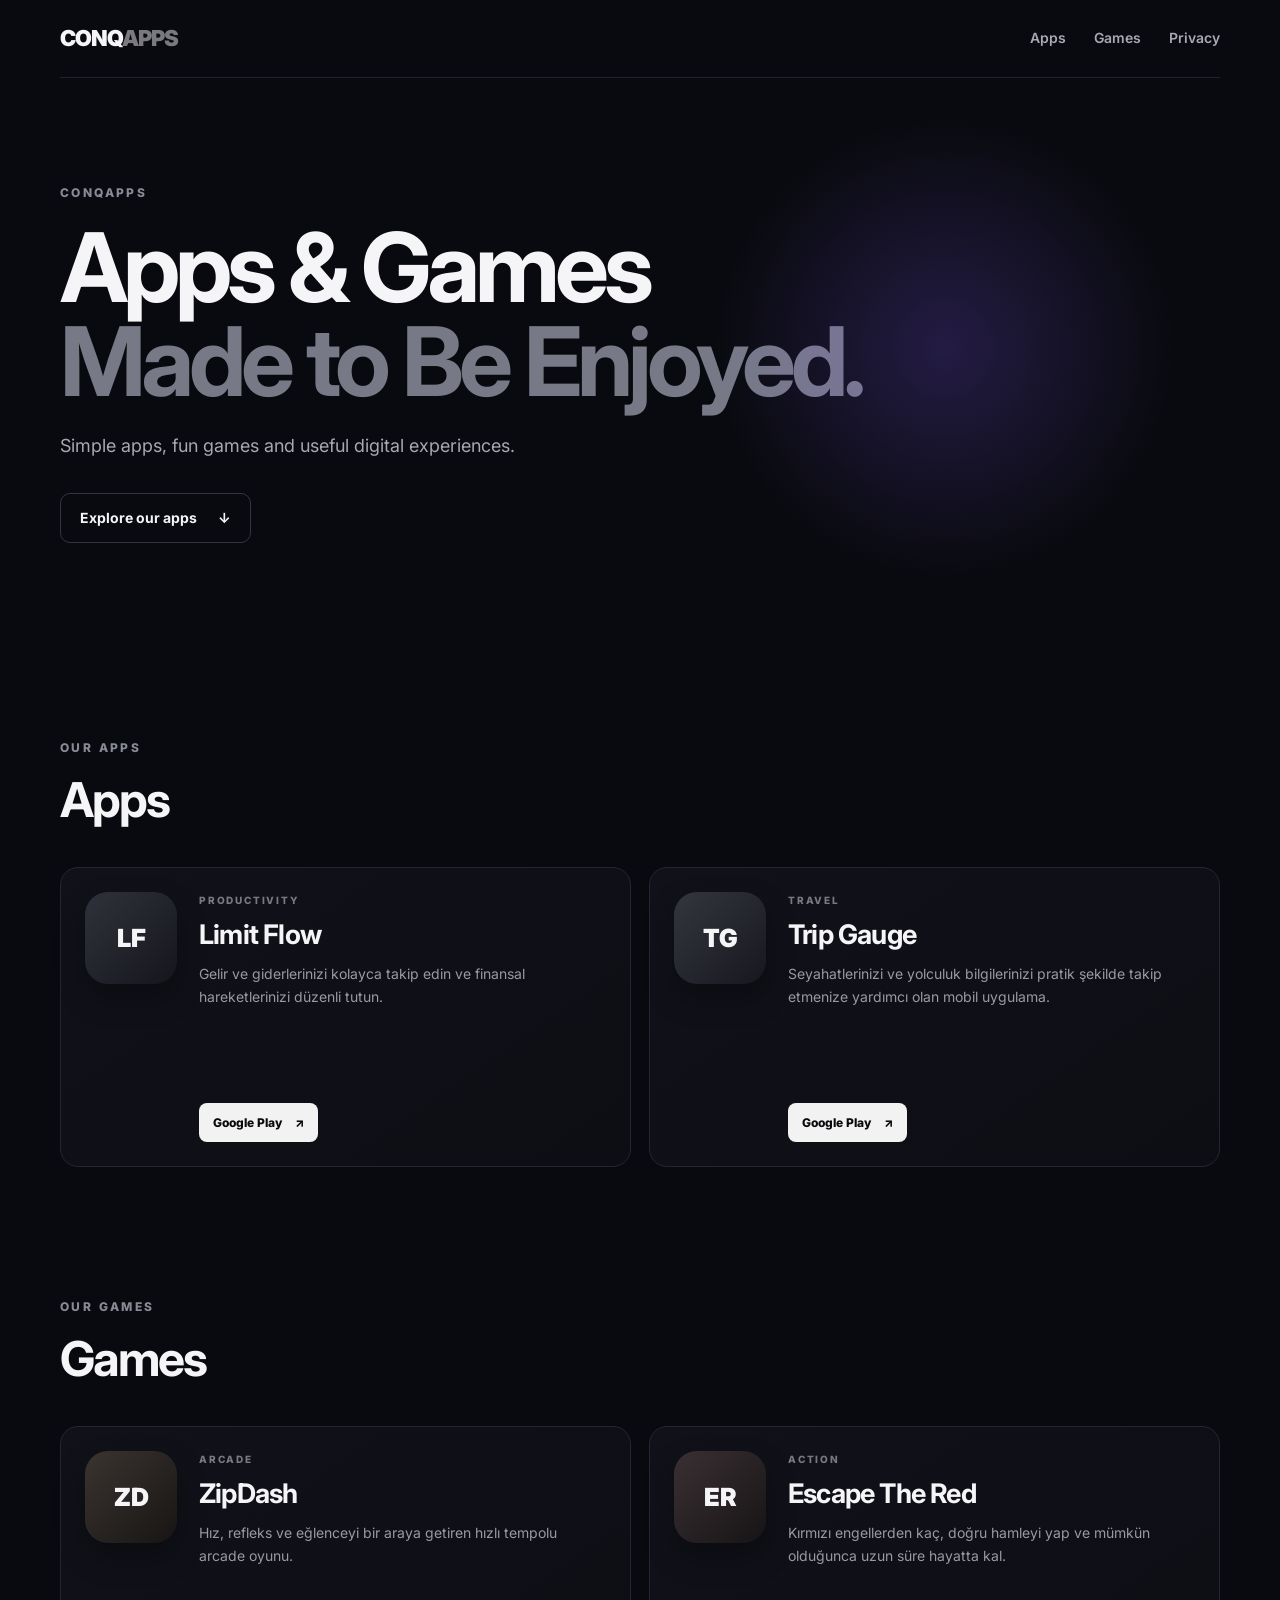
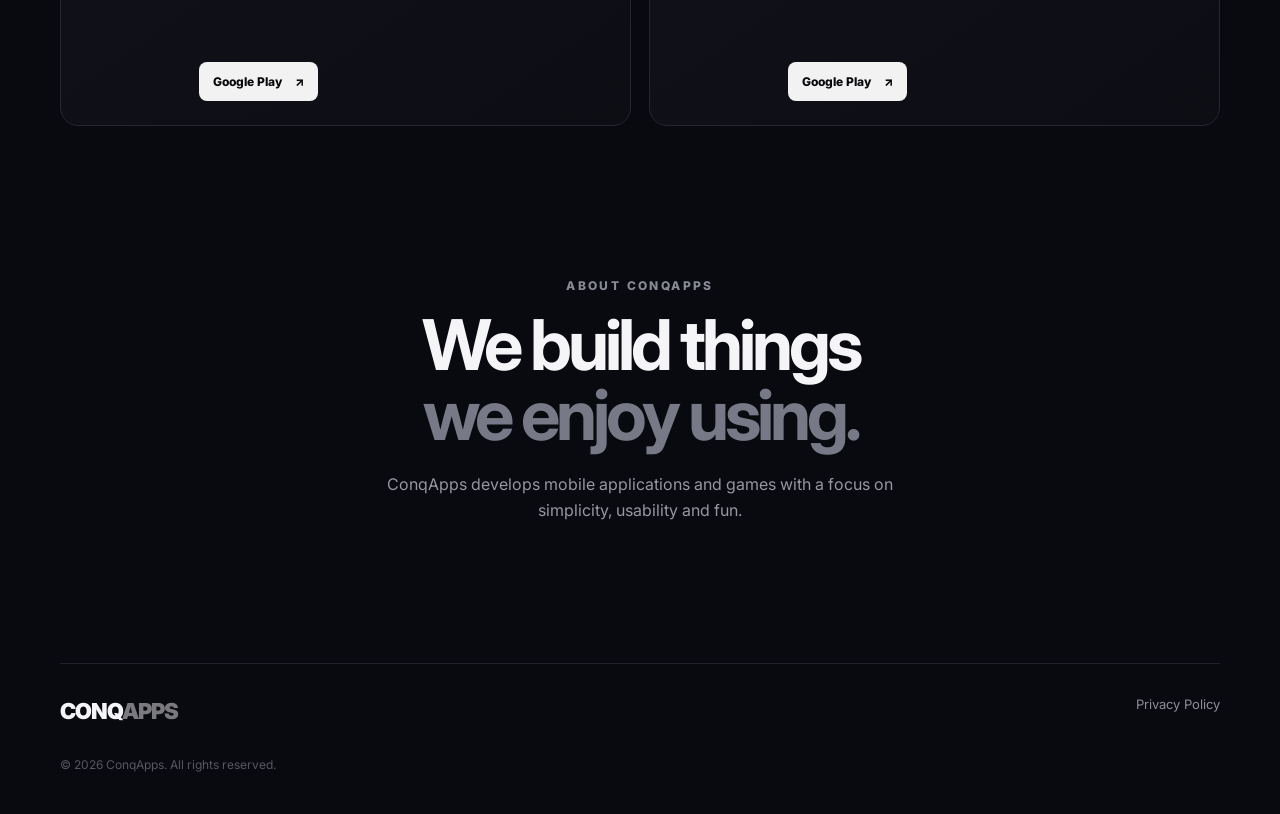
==== index.html @ 7f79c75c "Add files via upload" ====
<!DOCTYPE html>
<html lang="tr">
<head>
  <meta charset="UTF-8">
  <meta name="viewport" content="width=device-width, initial-scale=1.0">
  <meta name="description" content="ConqApps - Mobile apps and games.">
  <title>ConqApps — Apps & Games</title>
  <link rel="stylesheet" href="style.css">
</head>
<body>
  <header class="site-header">
    <a class="brand" href="index.html">CONQ<span>APPS</span></a>
    <nav>
      <a href="#apps">Apps</a>
      <a href="#games">Games</a>
      <a href="privacy.html">Privacy</a>
    </nav>
  </header>

  <main>
    <section class="hero">
      <div class="hero-glow"></div>
      <p class="eyebrow">CONQAPPS</p>
      <h1>Apps & Games<br><span>Made to Be Enjoyed.</span></h1>
      <p class="hero-text">Simple apps, fun games and useful digital experiences.</p>
      <a class="hero-button" href="#apps">Explore our apps <span>↓</span></a>
    </section>

    <section class="products-section" id="apps">
      <div class="section-heading">
        <p class="eyebrow">OUR APPS</p>
        <h2>Apps</h2>
      </div>

      <div class="product-grid">
        <article class="product-card">
          <div class="product-icon limitflow-icon">LF</div>
          <div class="product-content">
            <span class="category">PRODUCTIVITY</span>
            <h3>Limit Flow</h3>
            <p>Gelir ve giderlerinizi kolayca takip edin ve finansal hareketlerinizi düzenli tutun.</p>
            <a class="play-button" href="https://play.google.com/store/apps/details?id=com.conqapps.limitflow&hl=tr" target="_blank" rel="noopener">Google Play <span>↗</span></a>
          </div>
        </article>

        <article class="product-card">
          <div class="product-icon tripgauge-icon">TG</div>
          <div class="product-content">
            <span class="category">TRAVEL</span>
            <h3>Trip Gauge</h3>
            <p>Seyahatlerinizi ve yolculuk bilgilerinizi pratik şekilde takip etmenize yardımcı olan mobil uygulama.</p>
            <a class="play-button" href="https://play.google.com/store/apps/details?id=com.conqapps.tripgauge&hl=tr" target="_blank" rel="noopener">Google Play <span>↗</span></a>
          </div>
        </article>
      </div>
    </section>

    <section class="products-section games" id="games">
      <div class="section-heading">
        <p class="eyebrow">OUR GAMES</p>
        <h2>Games</h2>
      </div>

      <div class="product-grid">
        <article class="product-card">
          <div class="product-icon zipdash-icon">ZD</div>
          <div class="product-content">
            <span class="category">ARCADE</span>
            <h3>ZipDash</h3>
            <p>Hız, refleks ve eğlenceyi bir araya getiren hızlı tempolu arcade oyunu.</p>
            <a class="play-button" href="https://play.google.com/store/apps/details?id=com.conqapps.zipdash&hl=tr" target="_blank" rel="noopener">Google Play <span>↗</span></a>
          </div>
        </article>

        <article class="product-card">
          <div class="product-icon escape-icon">ER</div>
          <div class="product-content">
            <span class="category">ACTION</span>
            <h3>Escape The Red</h3>
            <p>Kırmızı engellerden kaç, doğru hamleyi yap ve mümkün olduğunca uzun süre hayatta kal.</p>
            <a class="play-button" href="https://play.google.com/store/apps/details?id=com.conqapps.escapethered&hl=tr" target="_blank" rel="noopener">Google Play <span>↗</span></a>
          </div>
        </article>
      </div>
    </section>

    <section class="about">
      <p class="eyebrow">ABOUT CONQAPPS</p>
      <h2>We build things<br><span>we enjoy using.</span></h2>
      <p>ConqApps develops mobile applications and games with a focus on simplicity, usability and fun.</p>
    </section>
  </main>

  <footer>
    <div class="footer-brand">CONQ<span>APPS</span></div>
    <div class="footer-links">
      <a href="privacy.html">Privacy Policy</a>
    </div>
    <p>© 2026 ConqApps. All rights reserved.</p>
  </footer>
</body>
</html>
---- style.css ----
@import url('https://fonts.googleapis.com/css2?family=Inter:wght@400;500;600;700;800;900&display=swap');

* { box-sizing: border-box; margin: 0; padding: 0; }
html { scroll-behavior: smooth; }
body {
  font-family: Inter, Arial, sans-serif;
  background: #090a0f;
  color: #f5f5f7;
  line-height: 1.6;
}
a { color: inherit; text-decoration: none; }
.site-header {
  width: min(1160px, calc(100% - 40px));
  margin: auto;
  height: 78px;
  display: flex;
  align-items: center;
  justify-content: space-between;
  border-bottom: 1px solid #20212a;
}
.brand, .footer-brand { font-weight: 900; letter-spacing: -1px; font-size: 22px; }
.brand span, .footer-brand span { opacity: .48; }
nav { display: flex; gap: 28px; color: #a8a9b3; font-size: 14px; font-weight: 600; }
nav a:hover { color: #fff; }
.hero {
  width: min(1160px, calc(100% - 40px));
  min-height: 570px;
  margin: auto;
  display: flex;
  flex-direction: column;
  justify-content: center;
  position: relative;
}
.hero-glow {
  position: absolute;
  width: 480px; height: 480px;
  right: 3%; top: 30px;
  border-radius: 50%;
  background: radial-gradient(circle, rgba(130,90,255,.22), rgba(0,0,0,0) 68%);
  pointer-events: none;
}
.eyebrow { color: #888a96; font-size: 12px; font-weight: 800; letter-spacing: 2.4px; }
.hero h1 {
  font-size: clamp(50px, 8vw, 96px);
  line-height: .98;
  letter-spacing: -5px;
  margin: 18px 0 24px;
  max-width: 900px;
}
.hero h1 span, .about h2 span { color: #777986; }
.hero-text { max-width: 530px; color: #a7a8b1; font-size: 18px; }
.hero-button {
  margin-top: 32px;
  width: fit-content;
  padding: 13px 19px;
  border: 1px solid #343540;
  border-radius: 10px;
  font-weight: 700;
  font-size: 14px;
  transition: .2s;
}
.hero-button:hover { background: #fff; color: #090a0f; }
.hero-button span { margin-left: 18px; }
.products-section {
  width: min(1160px, calc(100% - 40px));
  margin: 0 auto;
  padding: 90px 0 30px;
}
.section-heading { margin-bottom: 28px; }
.section-heading h2 { font-size: 48px; letter-spacing: -2px; margin-top: 5px; }
.product-grid { display: grid; grid-template-columns: repeat(2, 1fr); gap: 18px; }
.product-card {
  min-height: 300px;
  border: 1px solid #252630;
  background: linear-gradient(145deg, #111219, #0d0e14);
  border-radius: 18px;
  padding: 24px;
  display: flex;
  gap: 22px;
  transition: transform .2s, border-color .2s;
}
.product-card:hover { transform: translateY(-4px); border-color: #454752; }
.product-icon {
  flex: 0 0 92px; height: 92px; border-radius: 23px;
  display: grid; place-items: center;
  font-size: 25px; font-weight: 900;
  background: #20222b;
  box-shadow: 0 14px 30px rgba(0,0,0,.3);
}
.limitflow-icon { background: linear-gradient(135deg,#30323b,#15161c); }
.tripgauge-icon { background: linear-gradient(135deg,#34363f,#17181e); }
.zipdash-icon { background: linear-gradient(135deg,#3b3430,#171514); }
.escape-icon { background: linear-gradient(135deg,#3a3033,#171415); }
.product-content { display: flex; flex-direction: column; align-items: flex-start; }
.category { font-size: 10px; letter-spacing: 1.8px; font-weight: 800; color: #777985; }
.product-content h3 { font-size: 27px; margin: 5px 0 7px; letter-spacing: -.8px; }
.product-content p { color: #9899a4; font-size: 14px; margin-bottom: 20px; }
.play-button {
  margin-top: auto;
  padding: 10px 14px;
  border-radius: 8px;
  background: #f2f2f3;
  color: #0a0a0d;
  font-size: 12px;
  font-weight: 800;
}
.play-button:hover { background: #fff; }
.play-button span { margin-left: 10px; }
.games { padding-top: 100px; }
.about {
  width: min(900px, calc(100% - 40px));
  margin: 120px auto 140px;
  text-align: center;
}
.about h2 { font-size: clamp(42px, 7vw, 70px); line-height: 1; letter-spacing: -4px; margin: 15px 0 22px; }
.about > p:last-child { max-width: 560px; margin: auto; color: #9697a1; }
footer {
  border-top: 1px solid #20212a;
  width: min(1160px, calc(100% - 40px));
  margin: auto;
  padding: 30px 0 40px;
  display: grid;
  grid-template-columns: 1fr 1fr;
  gap: 15px;
}
.footer-links { justify-self: end; display: flex; gap: 22px; color: #8c8d98; font-size: 13px; }
.footer-links a:hover { color: #fff; }
footer p { grid-column: 1 / -1; color: #555762; font-size: 12px; margin-top: 10px; }
@media (max-width: 720px) {
  .site-header { height: 68px; }
  nav { gap: 14px; font-size: 12px; }
  .hero { min-height: 500px; }
  .hero h1 { font-size: 55px; letter-spacing: -3px; }
  .hero-text { font-size: 16px; }
  .product-grid { grid-template-columns: 1fr; }
  .product-card { min-height: 260px; }
  .about { margin: 90px auto 100px; }
  footer { grid-template-columns: 1fr; }
  .footer-links { justify-self: start; }
  footer p { grid-column: auto; }
}
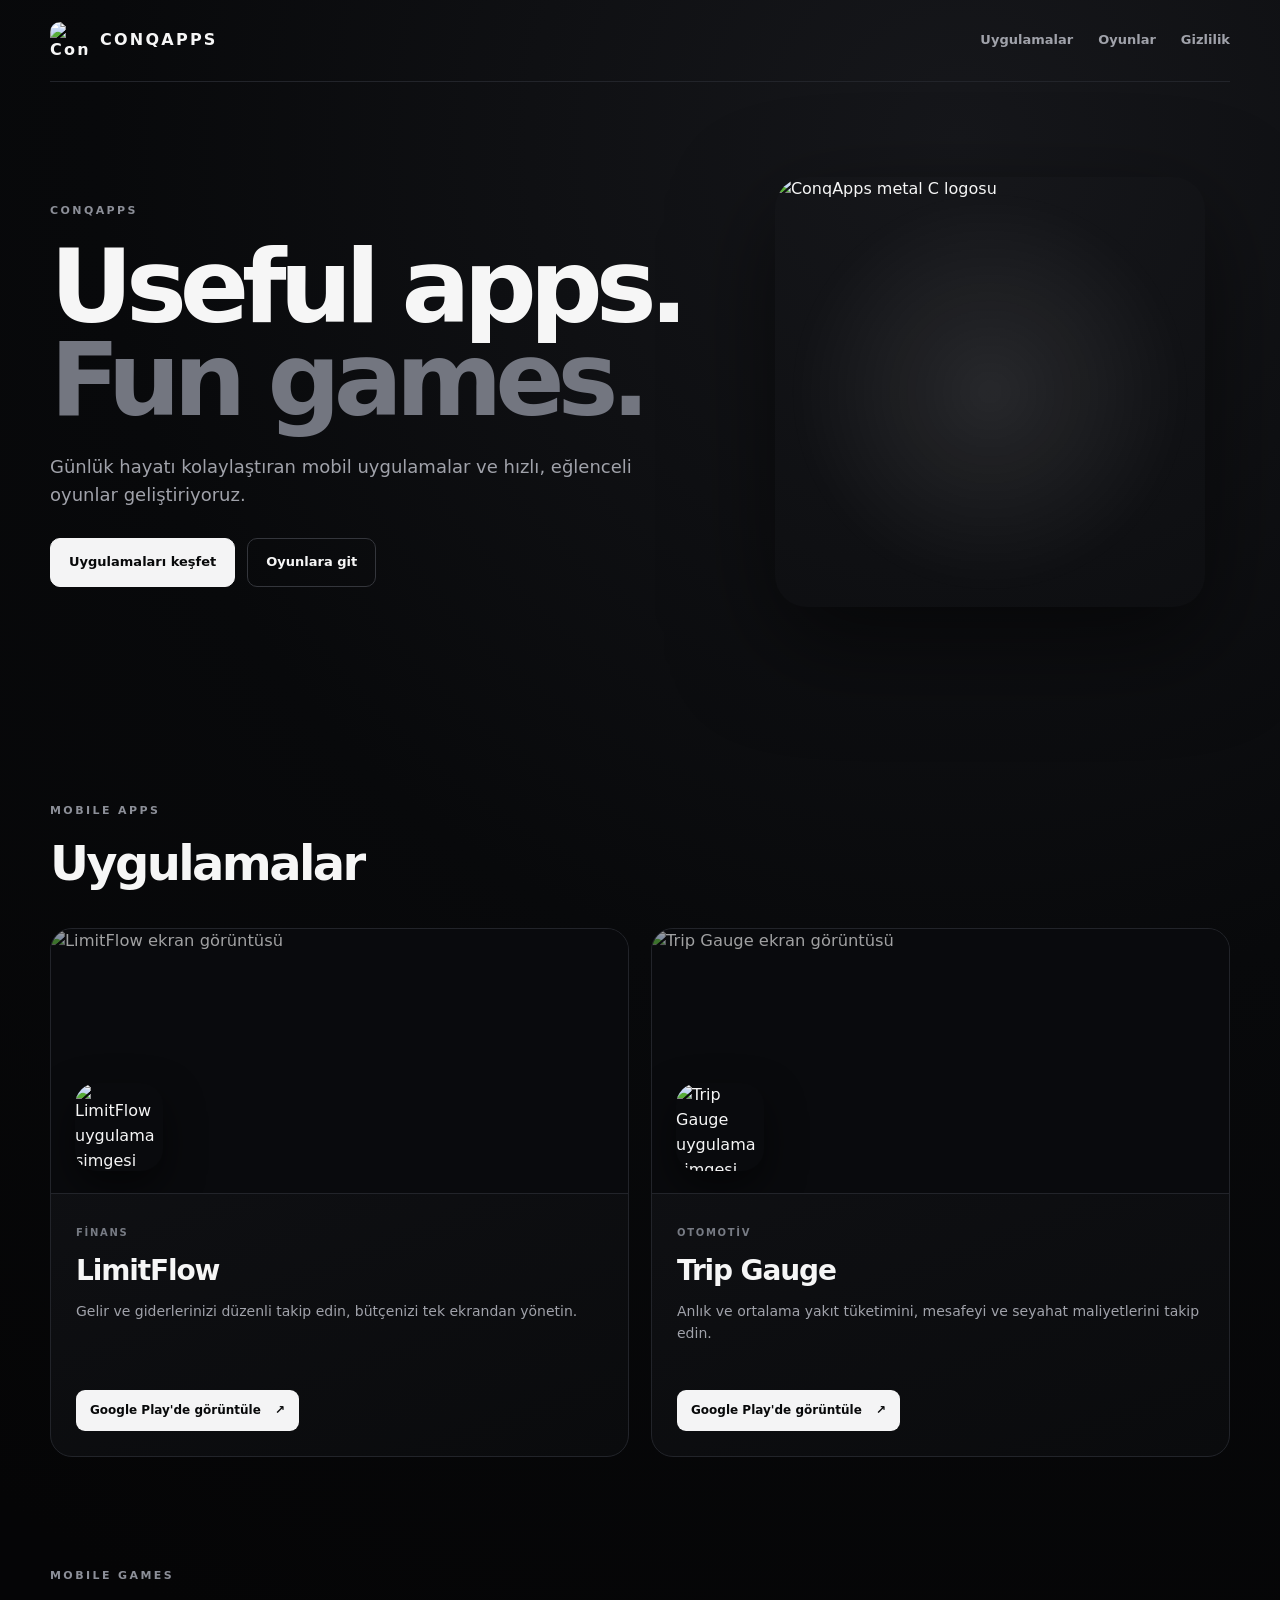
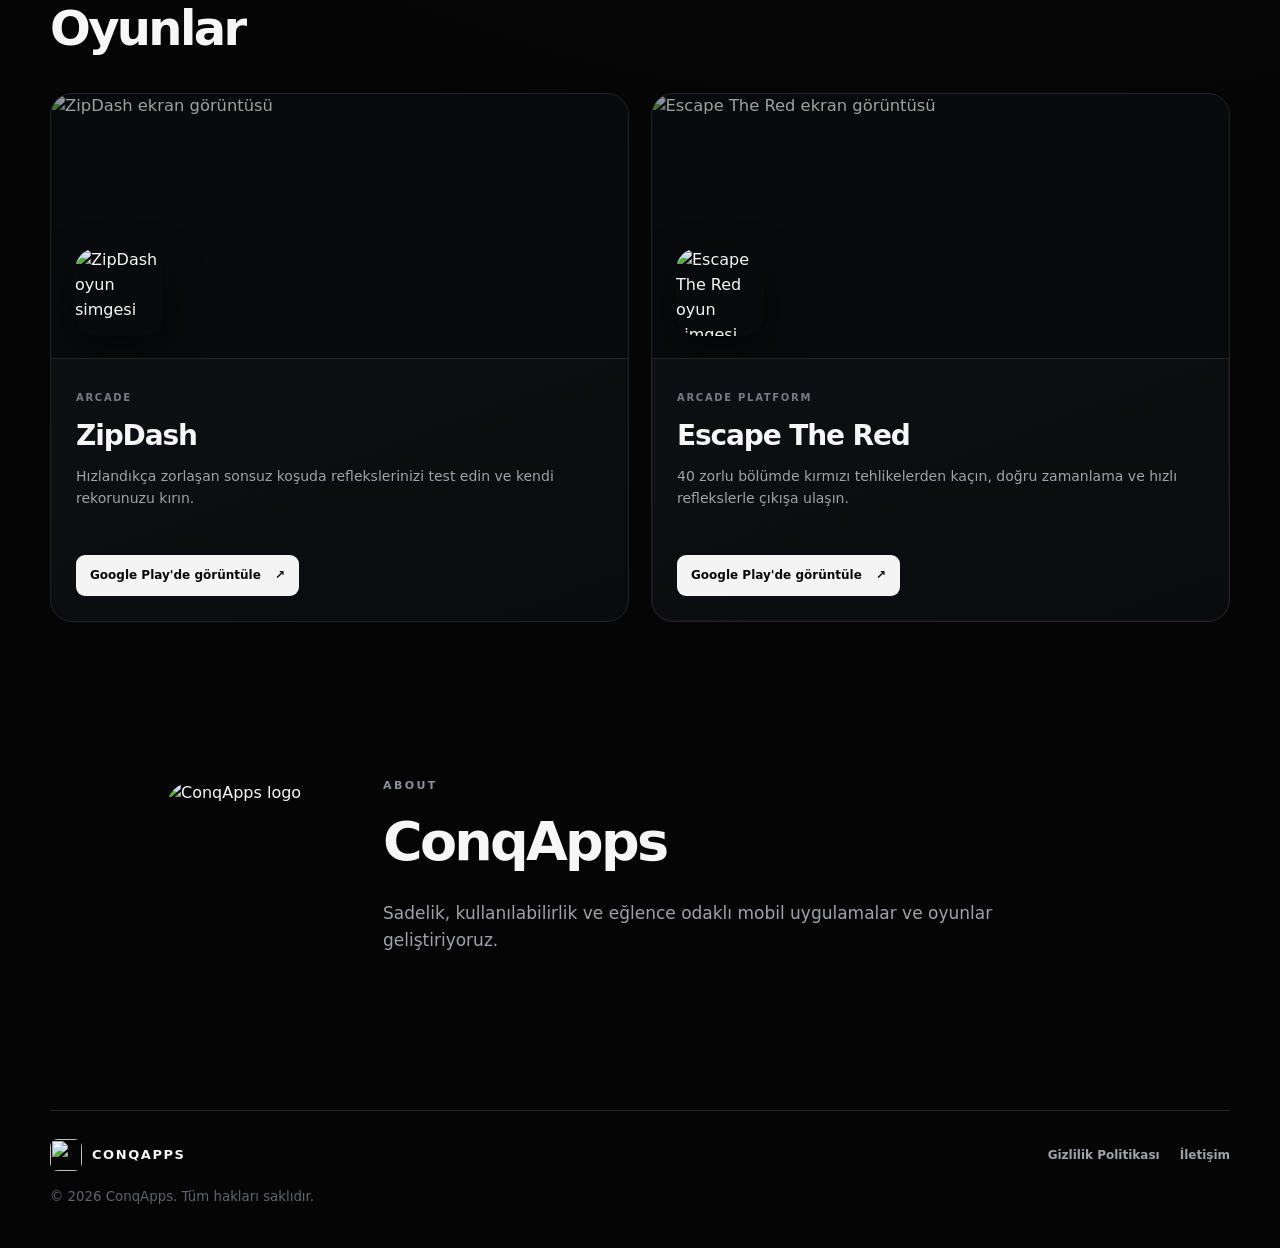
==== commit 3af15a9b: "Add files via upload" ====
--- a/index.html
+++ b/index.html
@@ -1,102 +1,125 @@
-<!DOCTYPE html>
+<!doctype html>
 <html lang="tr">
 <head>
-  <meta charset="UTF-8">
-  <meta name="viewport" content="width=device-width, initial-scale=1.0">
-  <meta name="description" content="ConqApps - Mobile apps and games.">
-  <title>ConqApps — Apps & Games</title>
-  <link rel="stylesheet" href="style.css">
+<meta charset="utf-8">
+<meta name="viewport" content="width=device-width,initial-scale=1">
+<meta name="description" content="ConqApps - mobil uygulamalar ve oyunlar.">
+<title>ConqApps — Apps & Games</title>
+<link rel="stylesheet" href="style.css">
 </head>
 <body>
-  <header class="site-header">
-    <a class="brand" href="index.html">CONQ<span>APPS</span></a>
-    <nav>
-      <a href="#apps">Apps</a>
-      <a href="#games">Games</a>
-      <a href="privacy.html">Privacy</a>
-    </nav>
-  </header>
+<header class="topbar">
+  <a class="brand" href="#top" aria-label="ConqApps ana sayfa">
+    <img src="images/conqapps-logo.png" alt="ConqApps logo">
+    <span>CONQAPPS</span>
+  </a>
+  <nav>
+    <a href="#apps">Uygulamalar</a>
+    <a href="#games">Oyunlar</a>
+    <a href="privacy.html">Gizlilik</a>
+  </nav>
+</header>
 
-  <main>
-    <section class="hero">
-      <div class="hero-glow"></div>
-      <p class="eyebrow">CONQAPPS</p>
-      <h1>Apps & Games<br><span>Made to Be Enjoyed.</span></h1>
-      <p class="hero-text">Simple apps, fun games and useful digital experiences.</p>
-      <a class="hero-button" href="#apps">Explore our apps <span>↓</span></a>
-    </section>
+<main id="top">
+<section class="hero">
+  <div class="hero-copy">
+    <span class="kicker">CONQAPPS</span>
+    <h1>Useful apps.<br><em>Fun games.</em></h1>
+    <p>Günlük hayatı kolaylaştıran mobil uygulamalar ve hızlı, eğlenceli oyunlar geliştiriyoruz.</p>
+    <div class="hero-actions">
+      <a class="btn primary" href="#apps">Uygulamaları keşfet</a>
+      <a class="btn ghost" href="#games">Oyunlara git</a>
+    </div>
+  </div>
+  <div class="hero-logo-wrap">
+    <img src="images/conqapps-logo.png" alt="ConqApps metal C logosu" class="hero-logo">
+  </div>
+</section>
 
-    <section class="products-section" id="apps">
-      <div class="section-heading">
-        <p class="eyebrow">OUR APPS</p>
-        <h2>Apps</h2>
+<section class="section" id="apps">
+  <div class="section-head">
+    <span class="kicker">MOBILE APPS</span>
+    <h2>Uygulamalar</h2>
+  </div>
+
+  <div class="grid">
+    <article class="card">
+      <div class="visual">
+        <img class="screenshot" src="https://play-lh.googleusercontent.com/wt5cxSOQGyI6G8qsVA2RuD1rqwsoGCQMqCKVwg2-5PeDk7Z_xFmuODDyBIiMXELONJ7iD78DjL_Cba8CI4uB=w526-h296" alt="LimitFlow ekran görüntüsü">
+        <img class="appicon" src="https://play-lh.googleusercontent.com/KK1fpYlZXxX7lgKZDJXHWUpVtgpr2m9BLpq0c7Nqufi9UpFaBR7O9vRRrTtE88gWMa6Sf3w38PBB-O4qxrZgeeU=w240-h480" alt="LimitFlow uygulama simgesi">
       </div>
+      <div class="content">
+        <span class="tag">FİNANS</span>
+        <h3>LimitFlow</h3>
+        <p>Gelir ve giderlerinizi düzenli takip edin, bütçenizi tek ekrandan yönetin.</p>
+        <a class="play" href="https://play.google.com/store/apps/details?id=com.conqapps.limitflow&hl=tr" target="_blank" rel="noopener">Google Play'de görüntüle <span>↗</span></a>
+      </div>
+    </article>
 
-      <div class="product-grid">
-        <article class="product-card">
-          <div class="product-icon limitflow-icon">LF</div>
-          <div class="product-content">
-            <span class="category">PRODUCTIVITY</span>
-            <h3>Limit Flow</h3>
-            <p>Gelir ve giderlerinizi kolayca takip edin ve finansal hareketlerinizi düzenli tutun.</p>
-            <a class="play-button" href="https://play.google.com/store/apps/details?id=com.conqapps.limitflow&hl=tr" target="_blank" rel="noopener">Google Play <span>↗</span></a>
-          </div>
-        </article>
+    <article class="card">
+      <div class="visual">
+        <img class="screenshot" src="https://play-lh.googleusercontent.com/0vxyH3mU5kuIkcyUwDaVAoVd8IkKuk4OZ1m2DnXL-3dN3TdpmCYCBVblZ9bwBNvAUazCZHwjqAnpaArNSPI3rSU=w526-h296" alt="Trip Gauge ekran görüntüsü">
+        <img class="appicon" src="https://play-lh.googleusercontent.com/9bvEvP1eZdMscTJcF4EJCQ3UoeqoQYZ6y6e02RskxqKG8--EDwq2yFWhAe1IrNpTif6UGxySDTCv6igJBtZJ=w240-h480" alt="Trip Gauge uygulama simgesi">
+      </div>
+      <div class="content">
+        <span class="tag">OTOMOTİV</span>
+        <h3>Trip Gauge</h3>
+        <p>Anlık ve ortalama yakıt tüketimini, mesafeyi ve seyahat maliyetlerini takip edin.</p>
+        <a class="play" href="https://play.google.com/store/apps/details?id=com.conqapps.tripgauge&hl=tr" target="_blank" rel="noopener">Google Play'de görüntüle <span>↗</span></a>
+      </div>
+    </article>
+  </div>
+</section>
 
-        <article class="product-card">
-          <div class="product-icon tripgauge-icon">TG</div>
-          <div class="product-content">
-            <span class="category">TRAVEL</span>
-            <h3>Trip Gauge</h3>
-            <p>Seyahatlerinizi ve yolculuk bilgilerinizi pratik şekilde takip etmenize yardımcı olan mobil uygulama.</p>
-            <a class="play-button" href="https://play.google.com/store/apps/details?id=com.conqapps.tripgauge&hl=tr" target="_blank" rel="noopener">Google Play <span>↗</span></a>
-          </div>
-        </article>
+<section class="section" id="games">
+  <div class="section-head">
+    <span class="kicker">MOBILE GAMES</span>
+    <h2>Oyunlar</h2>
+  </div>
+
+  <div class="grid">
+    <article class="card">
+      <div class="visual">
+        <img class="screenshot" src="https://play-lh.googleusercontent.com/OCDdvaqe_-TyJ8cmobcJ1pghEwCOh4sG1zCMZ6BhTD-qYtZdC8pJO1mCGNlAIel2Ejcg702scLsD-k-3dZbK=w526-h296" alt="ZipDash ekran görüntüsü">
+        <img class="appicon" src="https://play-lh.googleusercontent.com/MZ9AFCOjCnsshSs4o-ReG5sm0cfr9TJAGKilnkIlVpuSnkq_NYsps3h6xVYO3H76vUMMA8KrrlHbnI776zNBng=w240-h480" alt="ZipDash oyun simgesi">
       </div>
-    </section>
+      <div class="content">
+        <span class="tag">ARCADE</span>
+        <h3>ZipDash</h3>
+        <p>Hızlandıkça zorlaşan sonsuz koşuda reflekslerinizi test edin ve kendi rekorunuzu kırın.</p>
+        <a class="play" href="https://play.google.com/store/apps/details?id=com.conqapps.zipdash&hl=tr" target="_blank" rel="noopener">Google Play'de görüntüle <span>↗</span></a>
+      </div>
+    </article>
 
-    <section class="products-section games" id="games">
-      <div class="section-heading">
-        <p class="eyebrow">OUR GAMES</p>
-        <h2>Games</h2>
+    <article class="card featured">
+      <div class="visual">
+        <img class="screenshot" src="https://play-lh.googleusercontent.com/Wr-8fC_773wDZELDtCuUtYyKwb4PpQAzdNo9IZpULn1cWaovuD4oXkeUOkb_XPBn-15ZRQfi7emo43kWzcNLeg=w526-h296" alt="Escape The Red ekran görüntüsü">
+        <img class="appicon" src="https://play-lh.googleusercontent.com/cHHPjlCHax7_1Wr_mXrW6xhiaKn4_jqAlFU_cbs-RAj5KvrJe5atR7lZRuZ_CpMkGejSbqjFI4NKdYf6duVoKis=w240-h480" alt="Escape The Red oyun simgesi">
       </div>
+      <div class="content">
+        <span class="tag">ARCADE PLATFORM</span>
+        <h3>Escape The Red</h3>
+        <p>40 zorlu bölümde kırmızı tehlikelerden kaçın, doğru zamanlama ve hızlı reflekslerle çıkışa ulaşın.</p>
+        <a class="play" href="https://play.google.com/store/apps/details?id=com.conqapps.escapethered&hl=tr" target="_blank" rel="noopener">Google Play'de görüntüle <span>↗</span></a>
+      </div>
+    </article>
+  </div>
+</section>
 
-      <div class="product-grid">
-        <article class="product-card">
-          <div class="product-icon zipdash-icon">ZD</div>
-          <div class="product-content">
-            <span class="category">ARCADE</span>
-            <h3>ZipDash</h3>
-            <p>Hız, refleks ve eğlenceyi bir araya getiren hızlı tempolu arcade oyunu.</p>
-            <a class="play-button" href="https://play.google.com/store/apps/details?id=com.conqapps.zipdash&hl=tr" target="_blank" rel="noopener">Google Play <span>↗</span></a>
-          </div>
-        </article>
+<section class="about">
+  <img src="images/conqapps-logo.png" alt="ConqApps logo">
+  <div>
+    <span class="kicker">ABOUT</span>
+    <h2>ConqApps</h2>
+    <p>Sadelik, kullanılabilirlik ve eğlence odaklı mobil uygulamalar ve oyunlar geliştiriyoruz.</p>
+  </div>
+</section>
+</main>
 
-        <article class="product-card">
-          <div class="product-icon escape-icon">ER</div>
-          <div class="product-content">
-            <span class="category">ACTION</span>
-            <h3>Escape The Red</h3>
-            <p>Kırmızı engellerden kaç, doğru hamleyi yap ve mümkün olduğunca uzun süre hayatta kal.</p>
-            <a class="play-button" href="https://play.google.com/store/apps/details?id=com.conqapps.escapethered&hl=tr" target="_blank" rel="noopener">Google Play <span>↗</span></a>
-          </div>
-        </article>
-      </div>
-    </section>
-
-    <section class="about">
-      <p class="eyebrow">ABOUT CONQAPPS</p>
-      <h2>We build things<br><span>we enjoy using.</span></h2>
-      <p>ConqApps develops mobile applications and games with a focus on simplicity, usability and fun.</p>
-    </section>
-  </main>
-
-  <footer>
-    <div class="footer-brand">CONQ<span>APPS</span></div>
-    <div class="footer-links">
-      <a href="privacy.html">Privacy Policy</a>
-    </div>
-    <p>© 2026 ConqApps. All rights reserved.</p>
-  </footer>
+<footer>
+  <div class="foot-brand"><img src="images/conqapps-logo.png" alt=""><strong>CONQAPPS</strong></div>
+  <div class="foot-links"><a href="privacy.html">Gizlilik Politikası</a><a href="mailto:conqapps@gmail.com">İletişim</a></div>
+  <small>© 2026 ConqApps. Tüm hakları saklıdır.</small>
+</footer>
 </body>
 </html>
--- a/style.css
+++ b/style.css
@@ -1,141 +1,3 @@
-@import url('https://fonts.googleapis.com/css2?family=Inter:wght@400;500;600;700;800;900&display=swap');
-
-* { box-sizing: border-box; margin: 0; padding: 0; }
-html { scroll-behavior: smooth; }
-body {
-  font-family: Inter, Arial, sans-serif;
-  background: #090a0f;
-  color: #f5f5f7;
-  line-height: 1.6;
-}
-a { color: inherit; text-decoration: none; }
-.site-header {
-  width: min(1160px, calc(100% - 40px));
-  margin: auto;
-  height: 78px;
-  display: flex;
-  align-items: center;
-  justify-content: space-between;
-  border-bottom: 1px solid #20212a;
-}
-.brand, .footer-brand { font-weight: 900; letter-spacing: -1px; font-size: 22px; }
-.brand span, .footer-brand span { opacity: .48; }
-nav { display: flex; gap: 28px; color: #a8a9b3; font-size: 14px; font-weight: 600; }
-nav a:hover { color: #fff; }
-.hero {
-  width: min(1160px, calc(100% - 40px));
-  min-height: 570px;
-  margin: auto;
-  display: flex;
-  flex-direction: column;
-  justify-content: center;
-  position: relative;
-}
-.hero-glow {
-  position: absolute;
-  width: 480px; height: 480px;
-  right: 3%; top: 30px;
-  border-radius: 50%;
-  background: radial-gradient(circle, rgba(130,90,255,.22), rgba(0,0,0,0) 68%);
-  pointer-events: none;
-}
-.eyebrow { color: #888a96; font-size: 12px; font-weight: 800; letter-spacing: 2.4px; }
-.hero h1 {
-  font-size: clamp(50px, 8vw, 96px);
-  line-height: .98;
-  letter-spacing: -5px;
-  margin: 18px 0 24px;
-  max-width: 900px;
-}
-.hero h1 span, .about h2 span { color: #777986; }
-.hero-text { max-width: 530px; color: #a7a8b1; font-size: 18px; }
-.hero-button {
-  margin-top: 32px;
-  width: fit-content;
-  padding: 13px 19px;
-  border: 1px solid #343540;
-  border-radius: 10px;
-  font-weight: 700;
-  font-size: 14px;
-  transition: .2s;
-}
-.hero-button:hover { background: #fff; color: #090a0f; }
-.hero-button span { margin-left: 18px; }
-.products-section {
-  width: min(1160px, calc(100% - 40px));
-  margin: 0 auto;
-  padding: 90px 0 30px;
-}
-.section-heading { margin-bottom: 28px; }
-.section-heading h2 { font-size: 48px; letter-spacing: -2px; margin-top: 5px; }
-.product-grid { display: grid; grid-template-columns: repeat(2, 1fr); gap: 18px; }
-.product-card {
-  min-height: 300px;
-  border: 1px solid #252630;
-  background: linear-gradient(145deg, #111219, #0d0e14);
-  border-radius: 18px;
-  padding: 24px;
-  display: flex;
-  gap: 22px;
-  transition: transform .2s, border-color .2s;
-}
-.product-card:hover { transform: translateY(-4px); border-color: #454752; }
-.product-icon {
-  flex: 0 0 92px; height: 92px; border-radius: 23px;
-  display: grid; place-items: center;
-  font-size: 25px; font-weight: 900;
-  background: #20222b;
-  box-shadow: 0 14px 30px rgba(0,0,0,.3);
-}
-.limitflow-icon { background: linear-gradient(135deg,#30323b,#15161c); }
-.tripgauge-icon { background: linear-gradient(135deg,#34363f,#17181e); }
-.zipdash-icon { background: linear-gradient(135deg,#3b3430,#171514); }
-.escape-icon { background: linear-gradient(135deg,#3a3033,#171415); }
-.product-content { display: flex; flex-direction: column; align-items: flex-start; }
-.category { font-size: 10px; letter-spacing: 1.8px; font-weight: 800; color: #777985; }
-.product-content h3 { font-size: 27px; margin: 5px 0 7px; letter-spacing: -.8px; }
-.product-content p { color: #9899a4; font-size: 14px; margin-bottom: 20px; }
-.play-button {
-  margin-top: auto;
-  padding: 10px 14px;
-  border-radius: 8px;
-  background: #f2f2f3;
-  color: #0a0a0d;
-  font-size: 12px;
-  font-weight: 800;
-}
-.play-button:hover { background: #fff; }
-.play-button span { margin-left: 10px; }
-.games { padding-top: 100px; }
-.about {
-  width: min(900px, calc(100% - 40px));
-  margin: 120px auto 140px;
-  text-align: center;
-}
-.about h2 { font-size: clamp(42px, 7vw, 70px); line-height: 1; letter-spacing: -4px; margin: 15px 0 22px; }
-.about > p:last-child { max-width: 560px; margin: auto; color: #9697a1; }
-footer {
-  border-top: 1px solid #20212a;
-  width: min(1160px, calc(100% - 40px));
-  margin: auto;
-  padding: 30px 0 40px;
-  display: grid;
-  grid-template-columns: 1fr 1fr;
-  gap: 15px;
-}
-.footer-links { justify-self: end; display: flex; gap: 22px; color: #8c8d98; font-size: 13px; }
-.footer-links a:hover { color: #fff; }
-footer p { grid-column: 1 / -1; color: #555762; font-size: 12px; margin-top: 10px; }
-@media (max-width: 720px) {
-  .site-header { height: 68px; }
-  nav { gap: 14px; font-size: 12px; }
-  .hero { min-height: 500px; }
-  .hero h1 { font-size: 55px; letter-spacing: -3px; }
-  .hero-text { font-size: 16px; }
-  .product-grid { grid-template-columns: 1fr; }
-  .product-card { min-height: 260px; }
-  .about { margin: 90px auto 100px; }
-  footer { grid-template-columns: 1fr; }
-  .footer-links { justify-self: start; }
-  footer p { grid-column: auto; }
-}
+:root{--bg:#050506;--panel:#0d0e11;--line:#22242a;--text:#f6f6f6;--muted:#a0a2aa;--soft:#6f727c;--accent:#d8d8dc}
+*{box-sizing:border-box}html{scroll-behavior:smooth}body{margin:0;background:radial-gradient(circle at 75% 5%,#16171b 0,#08090b 30%,#050506 58%);color:var(--text);font-family:Inter,ui-sans-serif,system-ui,-apple-system,BlinkMacSystemFont,"Segoe UI",sans-serif;line-height:1.55}a{color:inherit;text-decoration:none}.topbar{width:min(1180px,calc(100% - 36px));height:82px;margin:auto;display:flex;align-items:center;justify-content:space-between;border-bottom:1px solid var(--line);position:relative;z-index:3}.brand{display:flex;align-items:center;gap:12px;font-size:16px;font-weight:900;letter-spacing:.14em}.brand img{width:38px;height:38px;border-radius:10px;object-fit:cover}.topbar nav{display:flex;gap:25px;font-size:13px;color:var(--muted);font-weight:700}.topbar nav a:hover{color:#fff}.hero{width:min(1180px,calc(100% - 36px));margin:auto;min-height:620px;display:grid;grid-template-columns:1.15fr .85fr;align-items:center;gap:50px}.kicker{display:inline-block;color:#8c8f98;font-size:11px;font-weight:900;letter-spacing:.22em}.hero h1{font-size:clamp(56px,8vw,104px);line-height:.91;letter-spacing:-.07em;margin:18px 0 26px;max-width:760px}.hero h1 em{font-style:normal;color:#737680}.hero-copy>p{font-size:18px;color:var(--muted);max-width:610px}.hero-actions{display:flex;gap:12px;margin-top:30px;flex-wrap:wrap}.btn{padding:13px 18px;border-radius:10px;font-weight:800;font-size:13px;border:1px solid #34363c}.btn.primary{background:#f4f4f5;color:#08090a;border-color:#f4f4f5}.btn.ghost:hover{background:#15161a}.hero-logo-wrap{display:flex;justify-content:center;align-items:center;position:relative}.hero-logo-wrap:before{content:"";position:absolute;width:420px;height:420px;border-radius:50%;background:radial-gradient(circle,rgba(255,255,255,.09),transparent 68%);filter:blur(4px)}.hero-logo{width:min(430px,100%);aspect-ratio:1;object-fit:cover;border-radius:32px;box-shadow:0 35px 100px rgba(0,0,0,.55);position:relative}.section{width:min(1180px,calc(100% - 36px));margin:auto;padding:95px 0 10px}.section-head{margin-bottom:28px}.section-head h2{font-size:48px;letter-spacing:-.055em;margin:4px 0}.grid{display:grid;grid-template-columns:repeat(2,minmax(0,1fr));gap:22px}.card{background:linear-gradient(160deg,#111216,#0a0b0d);border:1px solid var(--line);border-radius:22px;overflow:hidden;transition:.25s ease}.card:hover{transform:translateY(-5px);border-color:#3b3d45}.visual{height:265px;position:relative;background:#090a0d;overflow:hidden;border-bottom:1px solid var(--line)}.screenshot{width:100%;height:100%;object-fit:cover;opacity:.68;filter:saturate(.95);transform:scale(1.02)}.visual:after{content:"";position:absolute;inset:0;background:linear-gradient(to top,rgba(9,10,13,.92),rgba(9,10,13,.06) 55%)}.appicon{position:absolute;left:24px;bottom:22px;width:88px;height:88px;border-radius:22px;object-fit:cover;z-index:2;box-shadow:0 16px 38px rgba(0,0,0,.55)}.content{padding:25px}.tag{font-size:10px;font-weight:900;letter-spacing:.17em;color:#777b84}.content h3{font-size:28px;margin:5px 0 9px;letter-spacing:-.04em}.content p{color:var(--muted);font-size:14px;margin:0 0 24px;min-height:65px}.play{display:inline-flex;align-items:center;gap:14px;background:#f4f4f5;color:#08090a;padding:11px 14px;border-radius:9px;font-size:12px;font-weight:900}.play:hover{background:#fff}.featured{box-shadow:inset 0 0 0 1px rgba(255,70,70,.08)}.about{width:min(950px,calc(100% - 36px));margin:140px auto;display:grid;grid-template-columns:180px 1fr;gap:38px;align-items:center}.about img{width:180px;height:180px;object-fit:cover;border-radius:30px}.about h2{font-size:54px;letter-spacing:-.05em;margin:3px 0 7px}.about p{color:var(--muted);font-size:17px;max-width:610px}footer{width:min(1180px,calc(100% - 36px));margin:auto;border-top:1px solid var(--line);padding:28px 0 40px;display:grid;grid-template-columns:1fr auto;gap:16px;align-items:center}.foot-brand{display:flex;align-items:center;gap:10px;font-size:13px;letter-spacing:.12em}.foot-brand img{width:32px;height:32px;border-radius:8px}.foot-links{display:flex;gap:20px;color:var(--muted);font-size:12px;font-weight:700}footer small{grid-column:1/-1;color:#60636b}.privacy{width:min(860px,calc(100% - 36px));margin:70px auto 120px}.privacy h1{font-size:58px;letter-spacing:-.06em;margin:10px 0}.privacy h2{margin-top:36px;font-size:24px;letter-spacing:-.02em}.privacy p,.privacy li{color:var(--muted)}.privacy a{text-decoration:underline}.back{display:inline-block;margin-top:35px!important;font-weight:800;color:#fff!important;text-decoration:none!important}
+@media(max-width:800px){.topbar{height:70px}.brand span{display:none}.topbar nav{gap:14px;font-size:11px}.hero{grid-template-columns:1fr;min-height:auto;padding:72px 0 40px}.hero-logo-wrap{grid-row:1}.hero-logo{width:210px;border-radius:24px}.hero h1{font-size:58px}.grid{grid-template-columns:1fr}.visual{height:240px}.section{padding-top:80px}.about{grid-template-columns:1fr;text-align:center}.about img{margin:auto}.about p{margin:auto}footer{grid-template-columns:1fr}.foot-links{justify-self:start}.content p{min-height:0}}
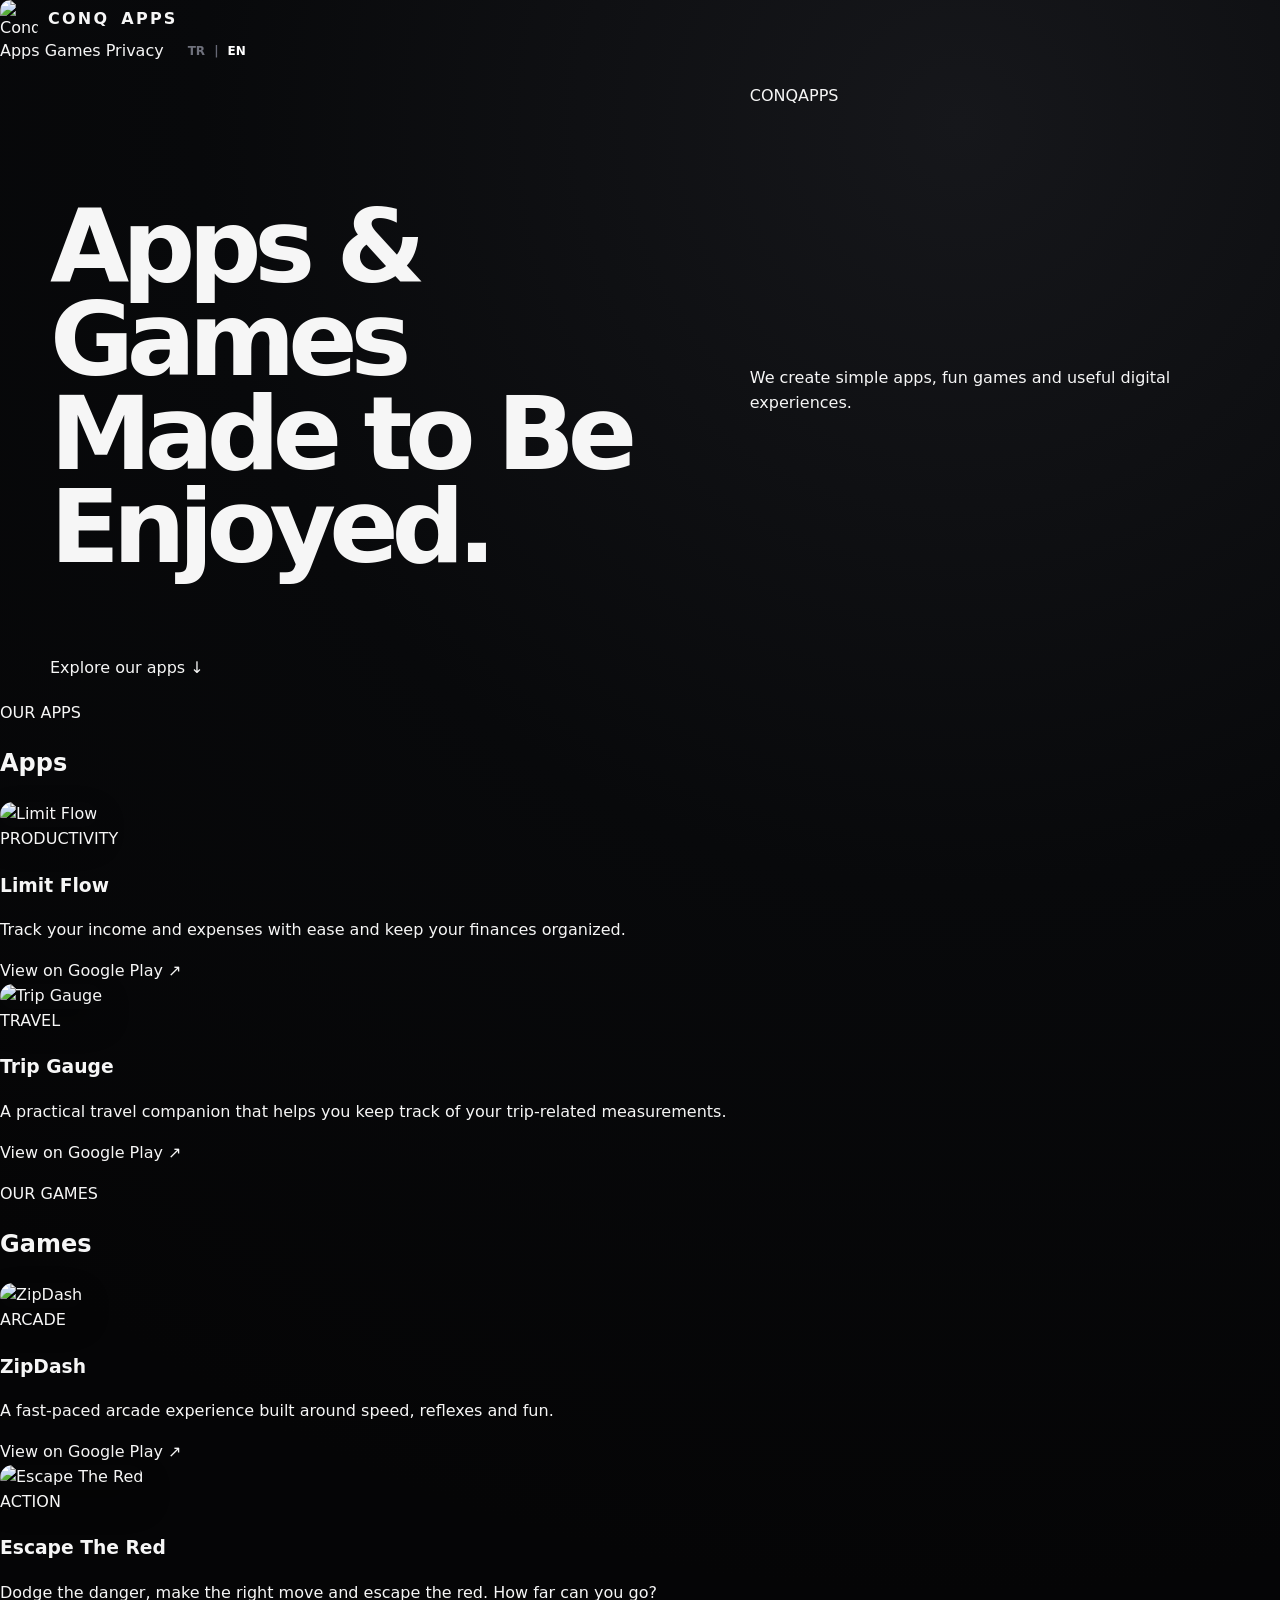
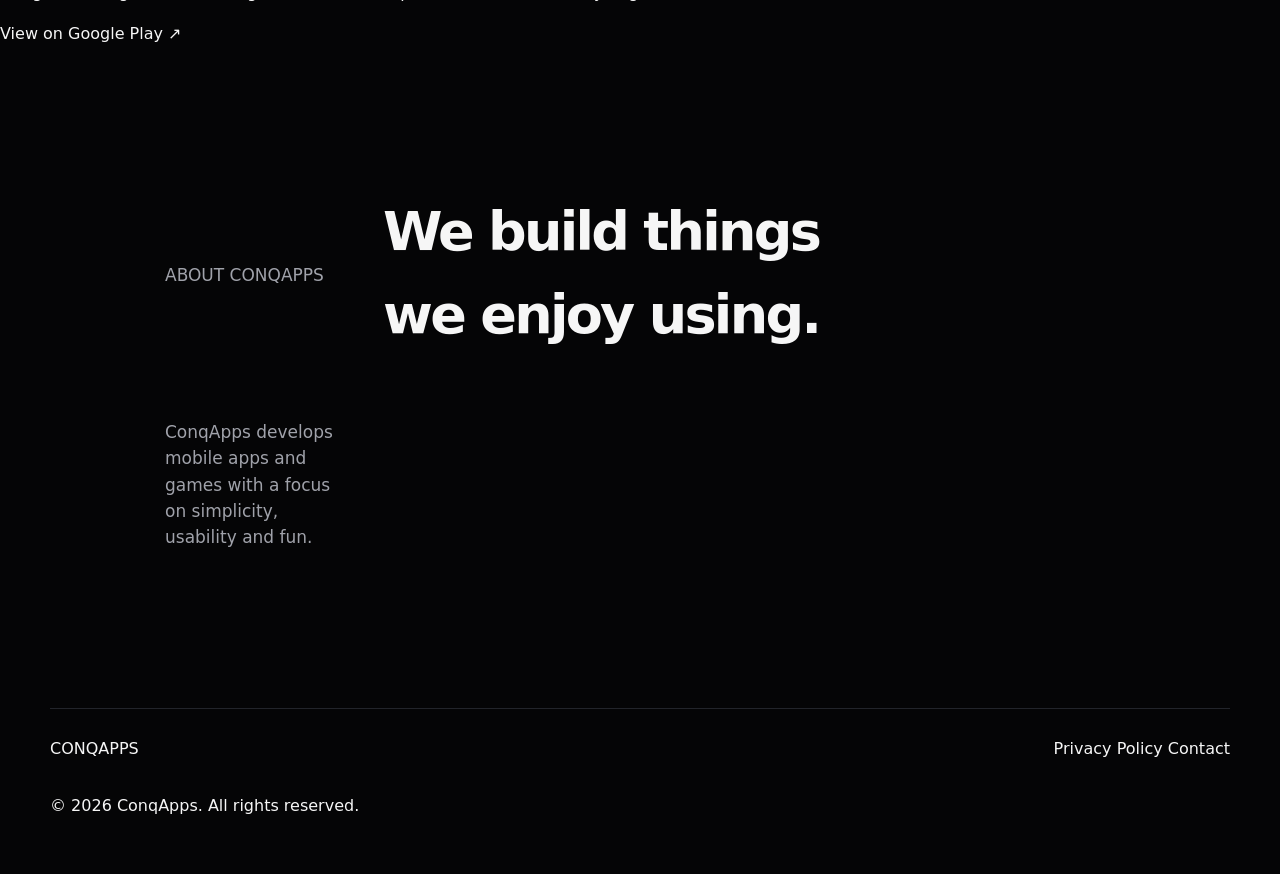
==== commit c092a4e2: "Add files via upload" ====
--- a/index.html
+++ b/index.html
@@ -1,125 +1,192 @@
-<!doctype html>
+<!DOCTYPE html>
 <html lang="tr">
 <head>
-<meta charset="utf-8">
-<meta name="viewport" content="width=device-width,initial-scale=1">
-<meta name="description" content="ConqApps - mobil uygulamalar ve oyunlar.">
-<title>ConqApps — Apps & Games</title>
-<link rel="stylesheet" href="style.css">
+  <meta charset="UTF-8">
+  <meta name="viewport" content="width=device-width, initial-scale=1.0">
+  <meta name="description" content="ConqApps - Mobile apps and games.">
+  <title>ConqApps — Apps & Games</title>
+  <link rel="stylesheet" href="style.css">
 </head>
 <body>
-<header class="topbar">
-  <a class="brand" href="#top" aria-label="ConqApps ana sayfa">
-    <img src="images/conqapps-logo.png" alt="ConqApps logo">
-    <span>CONQAPPS</span>
-  </a>
-  <nav>
-    <a href="#apps">Uygulamalar</a>
-    <a href="#games">Oyunlar</a>
-    <a href="privacy.html">Gizlilik</a>
-  </nav>
-</header>
+  <header class="site-header">
+    <a class="brand-wrap" href="index.html" aria-label="ConqApps ana sayfa">
+      <img class="brand-logo" src="images/conqapps_logo.png" alt="ConqApps logo">
+      <span class="brand">CONQ<span>APPS</span></span>
+    </a>
 
-<main id="top">
-<section class="hero">
-  <div class="hero-copy">
-    <span class="kicker">CONQAPPS</span>
-    <h1>Useful apps.<br><em>Fun games.</em></h1>
-    <p>Günlük hayatı kolaylaştıran mobil uygulamalar ve hızlı, eğlenceli oyunlar geliştiriyoruz.</p>
-    <div class="hero-actions">
-      <a class="btn primary" href="#apps">Uygulamaları keşfet</a>
-      <a class="btn ghost" href="#games">Oyunlara git</a>
+    <div class="header-actions">
+      <nav>
+        <a href="#apps" data-i18n="nav_apps">Uygulamalar</a>
+        <a href="#games" data-i18n="nav_games">Oyunlar</a>
+        <a href="privacy.html" data-i18n="nav_privacy">Gizlilik</a>
+      </nav>
+
+      <div class="lang-switch" aria-label="Language selector">
+        <button type="button" class="lang-btn active" data-lang="tr">TR</button>
+        <span>|</span>
+        <button type="button" class="lang-btn" data-lang="en">EN</button>
+      </div>
     </div>
-  </div>
-  <div class="hero-logo-wrap">
-    <img src="images/conqapps-logo.png" alt="ConqApps metal C logosu" class="hero-logo">
-  </div>
-</section>
+  </header>
 
-<section class="section" id="apps">
-  <div class="section-head">
-    <span class="kicker">MOBILE APPS</span>
-    <h2>Uygulamalar</h2>
-  </div>
+  <main>
+    <section class="hero">
+      <div class="hero-glow"></div>
+      <p class="eyebrow">CONQAPPS</p>
+      <h1><span data-i18n="hero_line1">Uygulamalar & Oyunlar</span><br><span data-i18n="hero_line2">Keyifle Kullanmanız İçin.</span></h1>
+      <p class="hero-text" data-i18n="hero_text">Basit uygulamalar, eğlenceli oyunlar ve kullanışlı dijital deneyimler geliştiriyoruz.</p>
+      <a class="hero-button" href="#apps"><span data-i18n="hero_cta">Uygulamalarımızı keşfet</span> <span>↓</span></a>
+    </section>
 
-  <div class="grid">
-    <article class="card">
-      <div class="visual">
-        <img class="screenshot" src="https://play-lh.googleusercontent.com/wt5cxSOQGyI6G8qsVA2RuD1rqwsoGCQMqCKVwg2-5PeDk7Z_xFmuODDyBIiMXELONJ7iD78DjL_Cba8CI4uB=w526-h296" alt="LimitFlow ekran görüntüsü">
-        <img class="appicon" src="https://play-lh.googleusercontent.com/KK1fpYlZXxX7lgKZDJXHWUpVtgpr2m9BLpq0c7Nqufi9UpFaBR7O9vRRrTtE88gWMa6Sf3w38PBB-O4qxrZgeeU=w240-h480" alt="LimitFlow uygulama simgesi">
+    <section class="products-section" id="apps">
+      <div class="section-heading">
+        <p class="eyebrow" data-i18n="our_apps">UYGULAMALARIMIZ</p>
+        <h2 data-i18n="apps_title">Uygulamalar</h2>
       </div>
-      <div class="content">
-        <span class="tag">FİNANS</span>
-        <h3>LimitFlow</h3>
-        <p>Gelir ve giderlerinizi düzenli takip edin, bütçenizi tek ekrandan yönetin.</p>
-        <a class="play" href="https://play.google.com/store/apps/details?id=com.conqapps.limitflow&hl=tr" target="_blank" rel="noopener">Google Play'de görüntüle <span>↗</span></a>
+
+      <div class="product-grid">
+        <article class="product-card">
+          <img class="product-cover" src="images/limitflow.png" alt="Limit Flow">
+          <div class="product-content">
+            <span class="category">PRODUCTIVITY</span>
+            <h3>Limit Flow</h3>
+            <p data-i18n="limitflow_desc">Gelir ve giderlerinizi kolayca takip edin ve finansal hareketlerinizi düzenli tutun.</p>
+            <a class="play-button" href="https://play.google.com/store/apps/details?id=com.conqapps.limitflow&hl=tr" target="_blank" rel="noopener"><span data-i18n="play">Google Play'de Gör</span> <span>↗</span></a>
+          </div>
+        </article>
+
+        <article class="product-card">
+          <img class="product-cover" src="images/tripgauge.png" alt="Trip Gauge">
+          <div class="product-content">
+            <span class="category">TRAVEL</span>
+            <h3>Trip Gauge</h3>
+            <p data-i18n="tripgauge_desc">Seyahatlerinizi ve yolculuk ölçümlerinizi daha pratik şekilde takip etmenize yardımcı olur.</p>
+            <a class="play-button" href="https://play.google.com/store/apps/details?id=com.conqapps.tripgauge&hl=tr" target="_blank" rel="noopener"><span data-i18n="play">Google Play'de Gör</span> <span>↗</span></a>
+          </div>
+        </article>
       </div>
-    </article>
+    </section>
 
-    <article class="card">
-      <div class="visual">
-        <img class="screenshot" src="https://play-lh.googleusercontent.com/0vxyH3mU5kuIkcyUwDaVAoVd8IkKuk4OZ1m2DnXL-3dN3TdpmCYCBVblZ9bwBNvAUazCZHwjqAnpaArNSPI3rSU=w526-h296" alt="Trip Gauge ekran görüntüsü">
-        <img class="appicon" src="https://play-lh.googleusercontent.com/9bvEvP1eZdMscTJcF4EJCQ3UoeqoQYZ6y6e02RskxqKG8--EDwq2yFWhAe1IrNpTif6UGxySDTCv6igJBtZJ=w240-h480" alt="Trip Gauge uygulama simgesi">
+    <section class="products-section games" id="games">
+      <div class="section-heading">
+        <p class="eyebrow" data-i18n="our_games">OYUNLARIMIZ</p>
+        <h2 data-i18n="games_title">Oyunlar</h2>
       </div>
-      <div class="content">
-        <span class="tag">OTOMOTİV</span>
-        <h3>Trip Gauge</h3>
-        <p>Anlık ve ortalama yakıt tüketimini, mesafeyi ve seyahat maliyetlerini takip edin.</p>
-        <a class="play" href="https://play.google.com/store/apps/details?id=com.conqapps.tripgauge&hl=tr" target="_blank" rel="noopener">Google Play'de görüntüle <span>↗</span></a>
+
+      <div class="product-grid">
+        <article class="product-card">
+          <img class="product-cover" src="images/zipdash.png" alt="ZipDash">
+          <div class="product-content">
+            <span class="category">ARCADE</span>
+            <h3>ZipDash</h3>
+            <p data-i18n="zipdash_desc">Hız, refleks ve eğlenceyi bir araya getiren hızlı tempolu arcade deneyimi.</p>
+            <a class="play-button" href="https://play.google.com/store/apps/details?id=com.conqapps.zipdash&hl=tr" target="_blank" rel="noopener"><span data-i18n="play">Google Play'de Gör</span> <span>↗</span></a>
+          </div>
+        </article>
+
+        <article class="product-card">
+          <img class="product-cover" src="images/escapethered.png" alt="Escape The Red">
+          <div class="product-content">
+            <span class="category">ACTION</span>
+            <h3>Escape The Red</h3>
+            <p data-i18n="escape_desc">Tehlikelerden kaç, doğru hamleyi yap ve kırmızıdan kurtul. Ne kadar ileri gidebilirsin?</p>
+            <a class="play-button" href="https://play.google.com/store/apps/details?id=com.conqapps.escapethered&hl=tr" target="_blank" rel="noopener"><span data-i18n="play">Google Play'de Gör</span> <span>↗</span></a>
+          </div>
+        </article>
       </div>
-    </article>
-  </div>
-</section>
+    </section>
 
-<section class="section" id="games">
-  <div class="section-head">
-    <span class="kicker">MOBILE GAMES</span>
-    <h2>Oyunlar</h2>
-  </div>
+    <section class="about">
+      <p class="eyebrow" data-i18n="about_eyebrow">CONQAPPS HAKKINDA</p>
+      <h2><span data-i18n="about_line1">Kullanmayı sevdiğimiz şeyleri</span><br><span data-i18n="about_line2">üretmeyi seviyoruz.</span></h2>
+      <p data-i18n="about_text">ConqApps; sadelik, kullanılabilirlik ve eğlence odaklı mobil uygulamalar ve oyunlar geliştirir.</p>
+    </section>
+  </main>
 
-  <div class="grid">
-    <article class="card">
-      <div class="visual">
-        <img class="screenshot" src="https://play-lh.googleusercontent.com/OCDdvaqe_-TyJ8cmobcJ1pghEwCOh4sG1zCMZ6BhTD-qYtZdC8pJO1mCGNlAIel2Ejcg702scLsD-k-3dZbK=w526-h296" alt="ZipDash ekran görüntüsü">
-        <img class="appicon" src="https://play-lh.googleusercontent.com/MZ9AFCOjCnsshSs4o-ReG5sm0cfr9TJAGKilnkIlVpuSnkq_NYsps3h6xVYO3H76vUMMA8KrrlHbnI776zNBng=w240-h480" alt="ZipDash oyun simgesi">
-      </div>
-      <div class="content">
-        <span class="tag">ARCADE</span>
-        <h3>ZipDash</h3>
-        <p>Hızlandıkça zorlaşan sonsuz koşuda reflekslerinizi test edin ve kendi rekorunuzu kırın.</p>
-        <a class="play" href="https://play.google.com/store/apps/details?id=com.conqapps.zipdash&hl=tr" target="_blank" rel="noopener">Google Play'de görüntüle <span>↗</span></a>
-      </div>
-    </article>
+  <footer>
+    <div class="footer-brand">CONQ<span>APPS</span></div>
+    <div class="footer-links">
+      <a href="privacy.html" data-i18n="footer_privacy">Gizlilik Politikası</a>
+      <a href="mailto:conqapps@gmail.com" data-i18n="footer_contact">İletişim</a>
+    </div>
+    <p>© 2026 ConqApps. <span data-i18n="rights">Tüm hakları saklıdır.</span></p>
+  </footer>
 
-    <article class="card featured">
-      <div class="visual">
-        <img class="screenshot" src="https://play-lh.googleusercontent.com/Wr-8fC_773wDZELDtCuUtYyKwb4PpQAzdNo9IZpULn1cWaovuD4oXkeUOkb_XPBn-15ZRQfi7emo43kWzcNLeg=w526-h296" alt="Escape The Red ekran görüntüsü">
-        <img class="appicon" src="https://play-lh.googleusercontent.com/cHHPjlCHax7_1Wr_mXrW6xhiaKn4_jqAlFU_cbs-RAj5KvrJe5atR7lZRuZ_CpMkGejSbqjFI4NKdYf6duVoKis=w240-h480" alt="Escape The Red oyun simgesi">
-      </div>
-      <div class="content">
-        <span class="tag">ARCADE PLATFORM</span>
-        <h3>Escape The Red</h3>
-        <p>40 zorlu bölümde kırmızı tehlikelerden kaçın, doğru zamanlama ve hızlı reflekslerle çıkışa ulaşın.</p>
-        <a class="play" href="https://play.google.com/store/apps/details?id=com.conqapps.escapethered&hl=tr" target="_blank" rel="noopener">Google Play'de görüntüle <span>↗</span></a>
-      </div>
-    </article>
-  </div>
-</section>
+  <script>
+    const translations = {
+      tr: {
+        nav_apps: "Uygulamalar",
+        nav_games: "Oyunlar",
+        nav_privacy: "Gizlilik",
+        hero_line1: "Uygulamalar & Oyunlar",
+        hero_line2: "Keyifle Kullanmanız İçin.",
+        hero_text: "Basit uygulamalar, eğlenceli oyunlar ve kullanışlı dijital deneyimler geliştiriyoruz.",
+        hero_cta: "Uygulamalarımızı keşfet",
+        our_apps: "UYGULAMALARIMIZ",
+        apps_title: "Uygulamalar",
+        limitflow_desc: "Gelir ve giderlerinizi kolayca takip edin ve finansal hareketlerinizi düzenli tutun.",
+        tripgauge_desc: "Seyahatlerinizi ve yolculuk ölçümlerinizi daha pratik şekilde takip etmenize yardımcı olur.",
+        our_games: "OYUNLARIMIZ",
+        games_title: "Oyunlar",
+        zipdash_desc: "Hız, refleks ve eğlenceyi bir araya getiren hızlı tempolu arcade deneyimi.",
+        escape_desc: "Tehlikelerden kaç, doğru hamleyi yap ve kırmızıdan kurtul. Ne kadar ileri gidebilirsin?",
+        play: "Google Play'de Gör",
+        about_eyebrow: "CONQAPPS HAKKINDA",
+        about_line1: "Kullanmayı sevdiğimiz şeyleri",
+        about_line2: "üretmeyi seviyoruz.",
+        about_text: "ConqApps; sadelik, kullanılabilirlik ve eğlence odaklı mobil uygulamalar ve oyunlar geliştirir.",
+        footer_privacy: "Gizlilik Politikası",
+        footer_contact: "İletişim",
+        rights: "Tüm hakları saklıdır."
+      },
+      en: {
+        nav_apps: "Apps",
+        nav_games: "Games",
+        nav_privacy: "Privacy",
+        hero_line1: "Apps & Games",
+        hero_line2: "Made to Be Enjoyed.",
+        hero_text: "We create simple apps, fun games and useful digital experiences.",
+        hero_cta: "Explore our apps",
+        our_apps: "OUR APPS",
+        apps_title: "Apps",
+        limitflow_desc: "Track your income and expenses with ease and keep your finances organized.",
+        tripgauge_desc: "A practical travel companion that helps you keep track of your trip-related measurements.",
+        our_games: "OUR GAMES",
+        games_title: "Games",
+        zipdash_desc: "A fast-paced arcade experience built around speed, reflexes and fun.",
+        escape_desc: "Dodge the danger, make the right move and escape the red. How far can you go?",
+        play: "View on Google Play",
+        about_eyebrow: "ABOUT CONQAPPS",
+        about_line1: "We build things",
+        about_line2: "we enjoy using.",
+        about_text: "ConqApps develops mobile apps and games with a focus on simplicity, usability and fun.",
+        footer_privacy: "Privacy Policy",
+        footer_contact: "Contact",
+        rights: "All rights reserved."
+      }
+    };
 
-<section class="about">
-  <img src="images/conqapps-logo.png" alt="ConqApps logo">
-  <div>
-    <span class="kicker">ABOUT</span>
-    <h2>ConqApps</h2>
-    <p>Sadelik, kullanılabilirlik ve eğlence odaklı mobil uygulamalar ve oyunlar geliştiriyoruz.</p>
-  </div>
-</section>
-</main>
+    function setLanguage(lang) {
+      document.documentElement.lang = lang;
+      document.querySelectorAll("[data-i18n]").forEach(el => {
+        const key = el.dataset.i18n;
+        if (translations[lang] && translations[lang][key]) {
+          el.textContent = translations[lang][key];
+        }
+      });
+      document.querySelectorAll(".lang-btn").forEach(btn => {
+        btn.classList.toggle("active", btn.dataset.lang === lang);
+      });
+      localStorage.setItem("conqapps_lang", lang);
+    }
 
-<footer>
-  <div class="foot-brand"><img src="images/conqapps-logo.png" alt=""><strong>CONQAPPS</strong></div>
-  <div class="foot-links"><a href="privacy.html">Gizlilik Politikası</a><a href="mailto:conqapps@gmail.com">İletişim</a></div>
-  <small>© 2026 ConqApps. Tüm hakları saklıdır.</small>
-</footer>
+    document.querySelectorAll(".lang-btn").forEach(btn => {
+      btn.addEventListener("click", () => setLanguage(btn.dataset.lang));
+    });
+
+    const savedLang = localStorage.getItem("conqapps_lang");
+    const browserLang = (navigator.language || "").toLowerCase().startsWith("tr") ? "tr" : "en";
+    setLanguage(savedLang || browserLang);
+  </script>
 </body>
-</html>
+</html>
--- a/style.css
+++ b/style.css
@@ -1,3 +1,24 @@
 :root{--bg:#050506;--panel:#0d0e11;--line:#22242a;--text:#f6f6f6;--muted:#a0a2aa;--soft:#6f727c;--accent:#d8d8dc}
 *{box-sizing:border-box}html{scroll-behavior:smooth}body{margin:0;background:radial-gradient(circle at 75% 5%,#16171b 0,#08090b 30%,#050506 58%);color:var(--text);font-family:Inter,ui-sans-serif,system-ui,-apple-system,BlinkMacSystemFont,"Segoe UI",sans-serif;line-height:1.55}a{color:inherit;text-decoration:none}.topbar{width:min(1180px,calc(100% - 36px));height:82px;margin:auto;display:flex;align-items:center;justify-content:space-between;border-bottom:1px solid var(--line);position:relative;z-index:3}.brand{display:flex;align-items:center;gap:12px;font-size:16px;font-weight:900;letter-spacing:.14em}.brand img{width:38px;height:38px;border-radius:10px;object-fit:cover}.topbar nav{display:flex;gap:25px;font-size:13px;color:var(--muted);font-weight:700}.topbar nav a:hover{color:#fff}.hero{width:min(1180px,calc(100% - 36px));margin:auto;min-height:620px;display:grid;grid-template-columns:1.15fr .85fr;align-items:center;gap:50px}.kicker{display:inline-block;color:#8c8f98;font-size:11px;font-weight:900;letter-spacing:.22em}.hero h1{font-size:clamp(56px,8vw,104px);line-height:.91;letter-spacing:-.07em;margin:18px 0 26px;max-width:760px}.hero h1 em{font-style:normal;color:#737680}.hero-copy>p{font-size:18px;color:var(--muted);max-width:610px}.hero-actions{display:flex;gap:12px;margin-top:30px;flex-wrap:wrap}.btn{padding:13px 18px;border-radius:10px;font-weight:800;font-size:13px;border:1px solid #34363c}.btn.primary{background:#f4f4f5;color:#08090a;border-color:#f4f4f5}.btn.ghost:hover{background:#15161a}.hero-logo-wrap{display:flex;justify-content:center;align-items:center;position:relative}.hero-logo-wrap:before{content:"";position:absolute;width:420px;height:420px;border-radius:50%;background:radial-gradient(circle,rgba(255,255,255,.09),transparent 68%);filter:blur(4px)}.hero-logo{width:min(430px,100%);aspect-ratio:1;object-fit:cover;border-radius:32px;box-shadow:0 35px 100px rgba(0,0,0,.55);position:relative}.section{width:min(1180px,calc(100% - 36px));margin:auto;padding:95px 0 10px}.section-head{margin-bottom:28px}.section-head h2{font-size:48px;letter-spacing:-.055em;margin:4px 0}.grid{display:grid;grid-template-columns:repeat(2,minmax(0,1fr));gap:22px}.card{background:linear-gradient(160deg,#111216,#0a0b0d);border:1px solid var(--line);border-radius:22px;overflow:hidden;transition:.25s ease}.card:hover{transform:translateY(-5px);border-color:#3b3d45}.visual{height:265px;position:relative;background:#090a0d;overflow:hidden;border-bottom:1px solid var(--line)}.screenshot{width:100%;height:100%;object-fit:cover;opacity:.68;filter:saturate(.95);transform:scale(1.02)}.visual:after{content:"";position:absolute;inset:0;background:linear-gradient(to top,rgba(9,10,13,.92),rgba(9,10,13,.06) 55%)}.appicon{position:absolute;left:24px;bottom:22px;width:88px;height:88px;border-radius:22px;object-fit:cover;z-index:2;box-shadow:0 16px 38px rgba(0,0,0,.55)}.content{padding:25px}.tag{font-size:10px;font-weight:900;letter-spacing:.17em;color:#777b84}.content h3{font-size:28px;margin:5px 0 9px;letter-spacing:-.04em}.content p{color:var(--muted);font-size:14px;margin:0 0 24px;min-height:65px}.play{display:inline-flex;align-items:center;gap:14px;background:#f4f4f5;color:#08090a;padding:11px 14px;border-radius:9px;font-size:12px;font-weight:900}.play:hover{background:#fff}.featured{box-shadow:inset 0 0 0 1px rgba(255,70,70,.08)}.about{width:min(950px,calc(100% - 36px));margin:140px auto;display:grid;grid-template-columns:180px 1fr;gap:38px;align-items:center}.about img{width:180px;height:180px;object-fit:cover;border-radius:30px}.about h2{font-size:54px;letter-spacing:-.05em;margin:3px 0 7px}.about p{color:var(--muted);font-size:17px;max-width:610px}footer{width:min(1180px,calc(100% - 36px));margin:auto;border-top:1px solid var(--line);padding:28px 0 40px;display:grid;grid-template-columns:1fr auto;gap:16px;align-items:center}.foot-brand{display:flex;align-items:center;gap:10px;font-size:13px;letter-spacing:.12em}.foot-brand img{width:32px;height:32px;border-radius:8px}.foot-links{display:flex;gap:20px;color:var(--muted);font-size:12px;font-weight:700}footer small{grid-column:1/-1;color:#60636b}.privacy{width:min(860px,calc(100% - 36px));margin:70px auto 120px}.privacy h1{font-size:58px;letter-spacing:-.06em;margin:10px 0}.privacy h2{margin-top:36px;font-size:24px;letter-spacing:-.02em}.privacy p,.privacy li{color:var(--muted)}.privacy a{text-decoration:underline}.back{display:inline-block;margin-top:35px!important;font-weight:800;color:#fff!important;text-decoration:none!important}
 @media(max-width:800px){.topbar{height:70px}.brand span{display:none}.topbar nav{gap:14px;font-size:11px}.hero{grid-template-columns:1fr;min-height:auto;padding:72px 0 40px}.hero-logo-wrap{grid-row:1}.hero-logo{width:210px;border-radius:24px}.hero h1{font-size:58px}.grid{grid-template-columns:1fr}.visual{height:240px}.section{padding-top:80px}.about{grid-template-columns:1fr;text-align:center}.about img{margin:auto}.about p{margin:auto}footer{grid-template-columns:1fr}.foot-links{justify-self:start}.content p{min-height:0}}
+
+
+/* ConqApps multilingual additions */
+.brand-wrap { display:flex; align-items:center; gap:10px; }
+.brand-logo { width:38px; height:38px; object-fit:contain; border-radius:10px; }
+.header-actions { display:flex; align-items:center; gap:22px; }
+.lang-switch { display:flex; align-items:center; gap:7px; color:#666875; font-size:12px; font-weight:800; }
+.lang-btn {
+  border:0; background:transparent; color:#6f717c; font:inherit; cursor:pointer;
+  padding:4px 2px; transition:.2s;
+}
+.lang-btn:hover, .lang-btn.active { color:#fff; }
+.product-cover {
+  flex:0 0 92px; width:92px; height:92px; border-radius:23px;
+  object-fit:cover; box-shadow:0 14px 30px rgba(0,0,0,.3);
+}
+@media (max-width: 720px) {
+  .header-actions { gap:10px; }
+  .lang-switch { gap:4px; }
+  .brand-logo { width:34px; height:34px; }
+}
